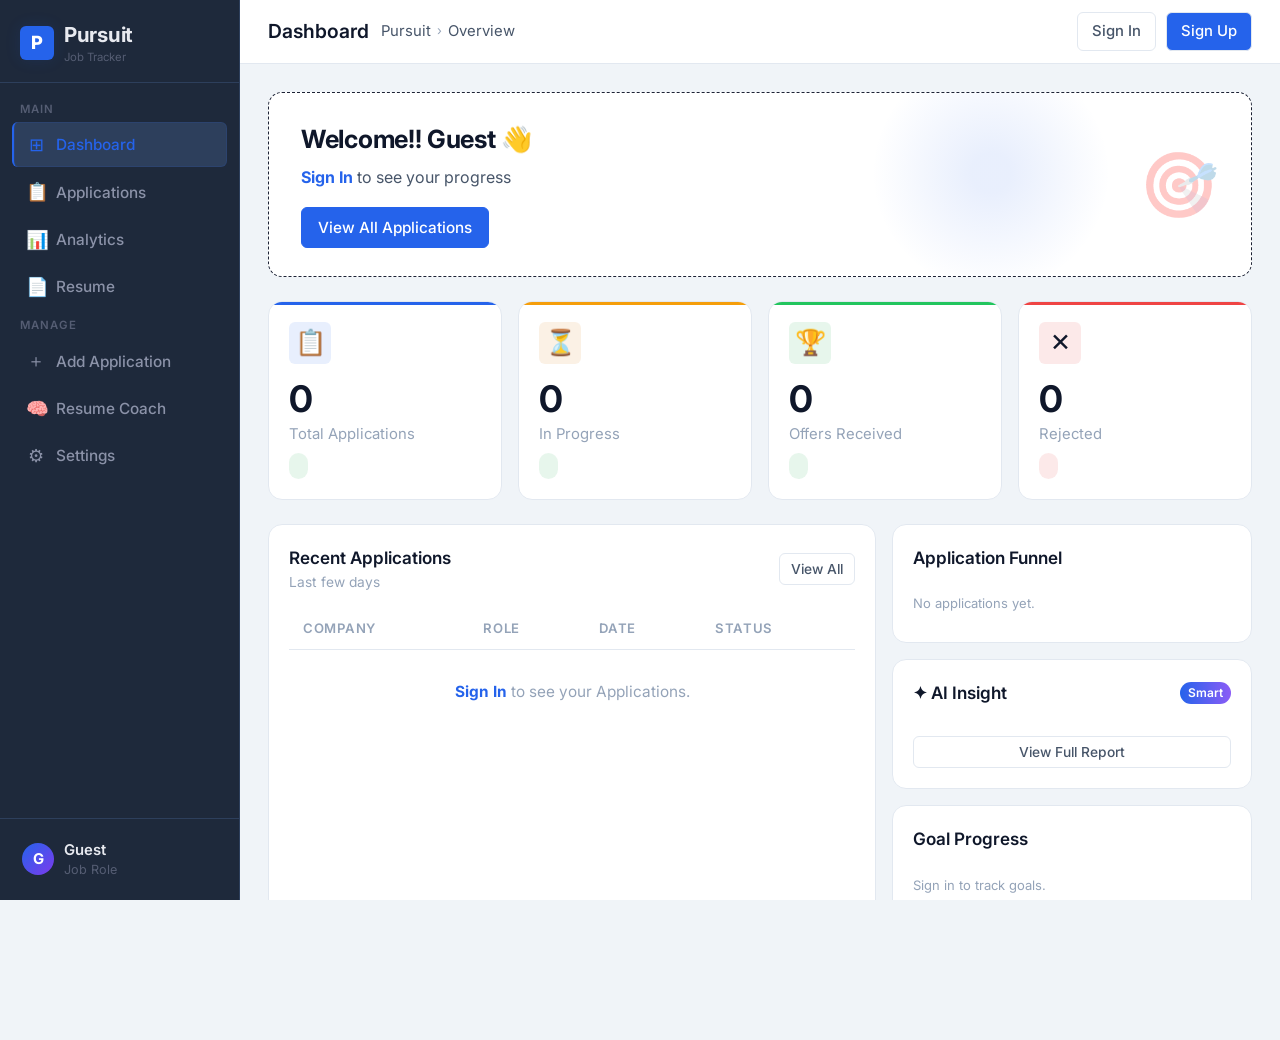
==== index.html @ a1c9baad "Initial commit" ====
<!DOCTYPE html>
<html lang="en">
<head>
  <meta charset="UTF-8" />
  <meta http-equiv="refresh" content="0; url=dashboard.html" />
  <title>Pursuit — Job Tracker</title>
</head>
<body>
  <p>Redirecting to <a href="dashboard.html">Dashboard</a>...</p>
</body>
</html>
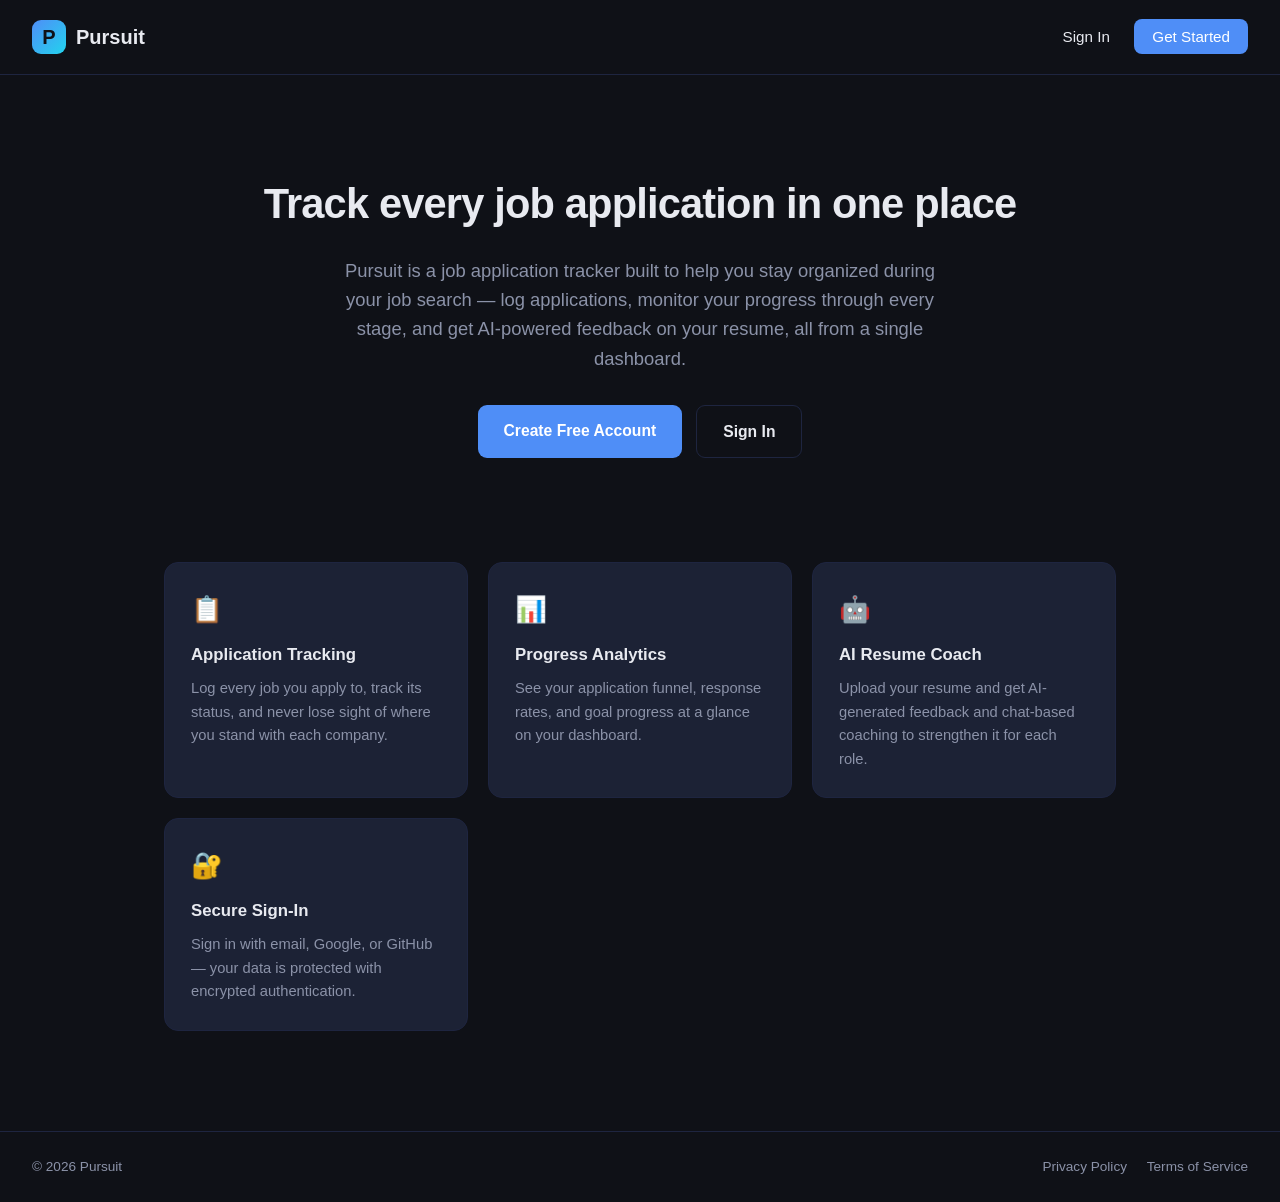
==== commit ffec2585: "Add real landing page with app description" ====
--- a/index.html
+++ b/index.html
@@ -1,11 +1,215 @@
 <!DOCTYPE html>
 <html lang="en">
 <head>
-  <meta charset="UTF-8" />
-  <meta http-equiv="refresh" content="0; url=dashboard.html" />
-  <title>Pursuit — Job Tracker</title>
+<meta charset="UTF-8" />
+<meta name="viewport" content="width=device-width, initial-scale=1.0" />
+<title>Pursuit — Track Every Job Application in One Place</title>
+<meta name="description" content="Pursuit is a job application tracker that helps you organize applications, monitor your progress, and get AI-powered resume feedback — all in one dashboard." />
+<style>
+  :root {
+    --bg-primary: #0f1117;
+    --bg-card: #1c2235;
+    --accent: #4f8ef7;
+    --accent-hover: #3a7af5;
+    --text-primary: #e8eaf0;
+    --text-secondary: #8b92a8;
+    --border: #1e2540;
+  }
+  * { box-sizing: border-box; margin: 0; padding: 0; }
+  body {
+    font-family: -apple-system, BlinkMacSystemFont, "Segoe UI", Roboto, Helvetica, Arial, sans-serif;
+    background: var(--bg-primary);
+    color: var(--text-primary);
+    line-height: 1.6;
+  }
+  nav {
+    display: flex;
+    align-items: center;
+    justify-content: space-between;
+    padding: 20px 32px;
+    border-bottom: 1px solid var(--border);
+  }
+  .brand {
+    display: flex;
+    align-items: center;
+    gap: 10px;
+    font-weight: 700;
+    font-size: 1.25rem;
+  }
+  .brand-icon {
+    width: 34px;
+    height: 34px;
+    border-radius: 9px;
+    background: linear-gradient(135deg, #4f8ef7, #22d3ee);
+    display: flex;
+    align-items: center;
+    justify-content: center;
+    font-weight: 800;
+    color: #0f1117;
+  }
+  .nav-actions a {
+    color: var(--text-primary);
+    text-decoration: none;
+    margin-left: 20px;
+    font-size: 0.95rem;
+  }
+  .nav-actions .btn-primary {
+    background: var(--accent);
+    padding: 9px 18px;
+    border-radius: 8px;
+    color: #fff;
+  }
+  .nav-actions .btn-primary:hover { background: var(--accent-hover); }
+
+  .hero {
+    max-width: 880px;
+    margin: 0 auto;
+    text-align: center;
+    padding: 96px 24px 64px;
+  }
+  .hero h1 {
+    font-size: 2.6rem;
+    margin-bottom: 18px;
+    letter-spacing: -0.02em;
+  }
+  .hero p {
+    font-size: 1.15rem;
+    color: var(--text-secondary);
+    max-width: 620px;
+    margin: 0 auto 32px;
+  }
+  .hero-actions {
+    display: flex;
+    gap: 14px;
+    justify-content: center;
+    flex-wrap: wrap;
+  }
+  .btn {
+    padding: 13px 26px;
+    border-radius: 9px;
+    text-decoration: none;
+    font-weight: 600;
+    font-size: 0.98rem;
+  }
+  .btn-primary {
+    background: var(--accent);
+    color: #fff;
+  }
+  .btn-primary:hover { background: var(--accent-hover); }
+  .btn-secondary {
+    background: transparent;
+    color: var(--text-primary);
+    border: 1px solid var(--border);
+  }
+  .btn-secondary:hover { border-color: var(--accent); }
+
+  .features {
+    max-width: 1000px;
+    margin: 0 auto;
+    padding: 40px 24px 100px;
+    display: grid;
+    grid-template-columns: repeat(auto-fit, minmax(240px, 1fr));
+    gap: 20px;
+  }
+  .feature-card {
+    background: var(--bg-card);
+    border: 1px solid var(--border);
+    border-radius: 14px;
+    padding: 26px;
+  }
+  .feature-card .icon {
+    font-size: 1.6rem;
+    margin-bottom: 12px;
+  }
+  .feature-card h3 {
+    font-size: 1.05rem;
+    margin-bottom: 8px;
+  }
+  .feature-card p {
+    color: var(--text-secondary);
+    font-size: 0.92rem;
+  }
+
+  footer {
+    border-top: 1px solid var(--border);
+    padding: 24px 32px;
+    display: flex;
+    justify-content: space-between;
+    flex-wrap: wrap;
+    gap: 12px;
+    color: var(--text-secondary);
+    font-size: 0.85rem;
+  }
+  footer a {
+    color: var(--text-secondary);
+    margin-left: 16px;
+    text-decoration: none;
+  }
+  footer a:hover { color: var(--text-primary); }
+
+  @media (max-width: 600px) {
+    .hero h1 { font-size: 1.9rem; }
+    nav { padding: 16px 20px; }
+  }
+</style>
 </head>
 <body>
-  <p>Redirecting to <a href="dashboard.html">Dashboard</a>...</p>
+
+  <nav>
+    <div class="brand">
+      <div class="brand-icon">P</div>
+      Pursuit
+    </div>
+    <div class="nav-actions">
+      <a href="signin.html">Sign In</a>
+      <a href="signin.html#signup" class="btn-primary">Get Started</a>
+    </div>
+  </nav>
+
+  <section class="hero">
+    <h1>Track every job application in one place</h1>
+    <p>
+      Pursuit is a job application tracker built to help you stay organized
+      during your job search — log applications, monitor your progress
+      through every stage, and get AI-powered feedback on your resume,
+      all from a single dashboard.
+    </p>
+    <div class="hero-actions">
+      <a href="signin.html#signup" class="btn btn-primary">Create Free Account</a>
+      <a href="signin.html" class="btn btn-secondary">Sign In</a>
+    </div>
+  </section>
+
+  <section class="features">
+    <div class="feature-card">
+      <div class="icon">📋</div>
+      <h3>Application Tracking</h3>
+      <p>Log every job you apply to, track its status, and never lose sight of where you stand with each company.</p>
+    </div>
+    <div class="feature-card">
+      <div class="icon">📊</div>
+      <h3>Progress Analytics</h3>
+      <p>See your application funnel, response rates, and goal progress at a glance on your dashboard.</p>
+    </div>
+    <div class="feature-card">
+      <div class="icon">🤖</div>
+      <h3>AI Resume Coach</h3>
+      <p>Upload your resume and get AI-generated feedback and chat-based coaching to strengthen it for each role.</p>
+    </div>
+    <div class="feature-card">
+      <div class="icon">🔐</div>
+      <h3>Secure Sign-In</h3>
+      <p>Sign in with email, Google, or GitHub — your data is protected with encrypted authentication.</p>
+    </div>
+  </section>
+
+  <footer>
+    <span>&copy; 2026 Pursuit</span>
+    <div>
+      <a href="privacy-policy.html">Privacy Policy</a>
+      <a href="terms-of-service.html">Terms of Service</a>
+    </div>
+  </footer>
+
 </body>
 </html>
